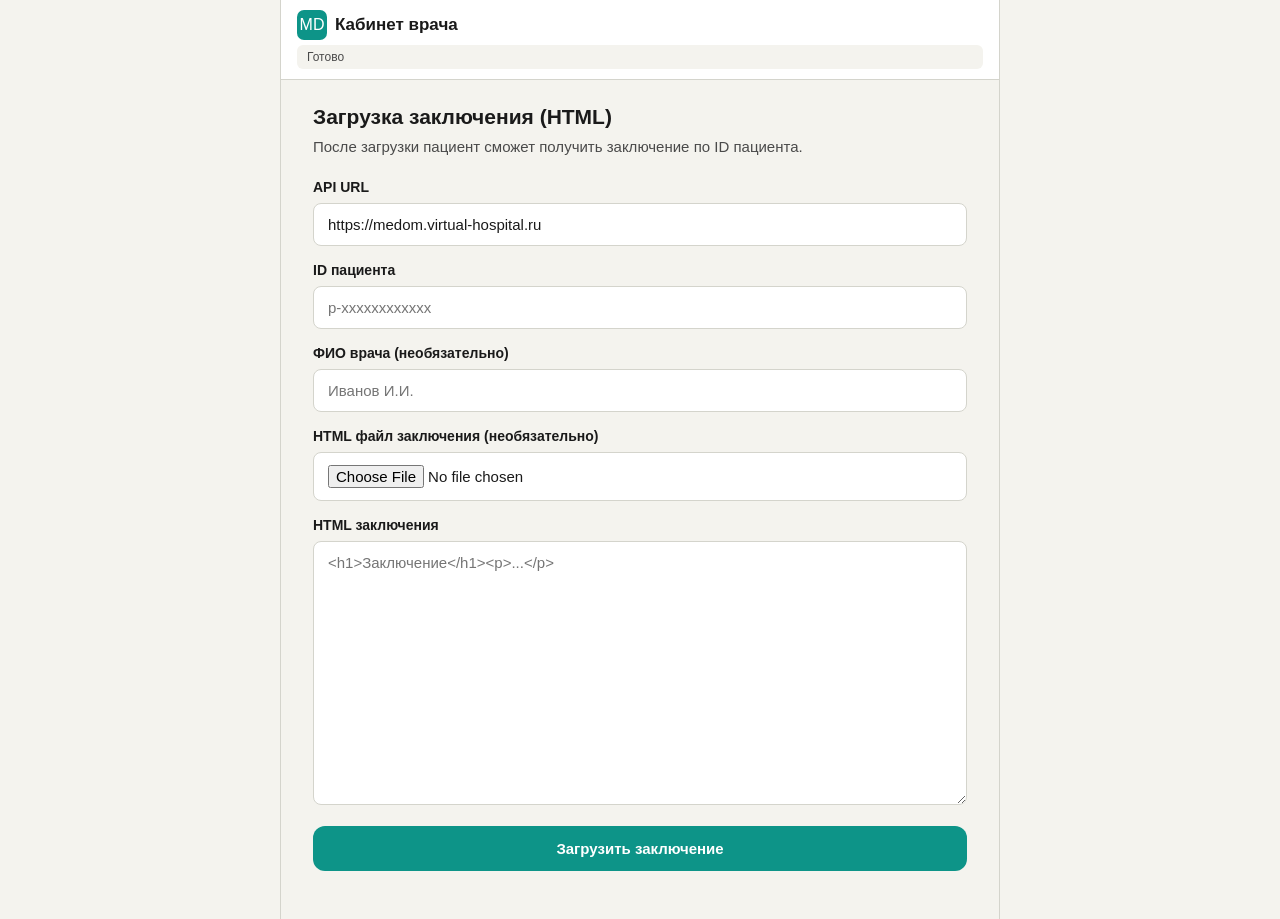
==== doctor.html @ 06bdae5a "первая рабочая версия" ====
<!DOCTYPE html>
<html lang="ru">
  <head>
    <meta charset="UTF-8" />
    <meta name="viewport" content="width=device-width,initial-scale=1" />
    <title>Vitappio — Кабинет врача</title>
    <link rel="stylesheet" href="styles.css" />
  </head>
  <body>
    <div class="app">
      <header class="hdr">
        <div class="hdr-top">
          <div class="hdr-brand">
            <div class="hdr-logo">MD</div>
            <span class="hdr-name">Кабинет врача</span>
          </div>
        </div>
        <div class="st-line" id="doctorStatus">Готово</div>
      </header>

      <main class="mn">
        <section class="scr on">
          <h2>Загрузка заключения (HTML)</h2>
          <p class="sub">После загрузки пациент сможет получить заключение по ID пациента.</p>

          <div class="fg">
            <label class="fl" for="docApi">API URL</label>
            <input class="fi" id="docApi" type="text" placeholder="http://localhost:8000" />
          </div>

          <div class="fg">
            <label class="fl" for="docPatient">ID пациента</label>
            <input class="fi" id="docPatient" type="text" placeholder="p-xxxxxxxxxxxx" />
          </div>

          <div class="fg">
            <label class="fl" for="docName">ФИО врача (необязательно)</label>
            <input class="fi" id="docName" type="text" placeholder="Иванов И.И." />
          </div>

          <div class="fg">
            <label class="fl" for="docFile">HTML файл заключения (необязательно)</label>
            <input class="fi" id="docFile" type="file" accept=".html,text/html" />
          </div>

          <div class="fg">
            <label class="fl" for="docHtml">HTML заключения</label>
            <textarea class="fi" id="docHtml" rows="14" placeholder="<h1>Заключение</h1><p>...</p>"></textarea>
          </div>

          <button class="btn btn-p" id="docUploadBtn" type="button"><span class="bt">Загрузить заключение</span></button>
        </section>
      </main>
    </div>

    <script>
      const statusEl = document.getElementById("doctorStatus");
      const apiInput = document.getElementById("docApi");
      const patientInput = document.getElementById("docPatient");
      const doctorInput = document.getElementById("docName");
      const fileInput = document.getElementById("docFile");
      const htmlInput = document.getElementById("docHtml");
      const uploadBtn = document.getElementById("docUploadBtn");

      function setStatus(type, text) {
        const cls =
          type === "ok"
            ? " s-ok"
            : type === "warn"
              ? " s-warn"
              : type === "err"
                ? " s-err"
                : type === "info"
                  ? " s-info"
                  : "";
        statusEl.className = "st-line" + cls;
        statusEl.textContent = text;
      }

      (function () {
        const h = location.hostname;
        const def =
          h === "localhost" || h === "127.0.0.1" || !h
            ? "http://127.0.0.1:8000"
            : "https://medom.virtual-hospital.ru";
        apiInput.value = localStorage.getItem("vitappio.apiBaseUrl") || def;
      })();

      fileInput.addEventListener("change", async () => {
        const file = fileInput.files && fileInput.files[0];
        if (!file) return;
        htmlInput.value = await file.text();
      });

      uploadBtn.addEventListener("click", async () => {
        const api = apiInput.value.trim().replace(/\/+$/, "");
        const patientId = patientInput.value.trim();
        const doctorName = doctorInput.value.trim();
        const htmlContent = htmlInput.value.trim();

        if (!api) {
          setStatus("err", "Укажите API URL");
          return;
        }
        if (!patientId) {
          setStatus("err", "Укажите ID пациента");
          return;
        }
        if (!htmlContent) {
          setStatus("err", "Добавьте HTML заключение");
          return;
        }

        uploadBtn.classList.add("ld");
        uploadBtn.disabled = true;
        setStatus("info", "Загрузка заключения...");

        try {
          const response = await fetch(api + "/patients/" + encodeURIComponent(patientId) + "/conclusion", {
            method: "POST",
            headers: { "Content-Type": "application/json" },
            body: JSON.stringify({
              html_content: htmlContent,
              doctor_name: doctorName || null,
            }),
          });
          if (!response.ok) {
            throw new Error("HTTP " + response.status);
          }
          localStorage.setItem("vitappio.apiBaseUrl", api);
          setStatus("ok", "Заключение успешно загружено");
        } catch (error) {
          setStatus("err", "Ошибка загрузки: " + (error && error.message ? error.message : "неизвестная"));
        } finally {
          uploadBtn.classList.remove("ld");
          uploadBtn.disabled = false;
        }
      });
    </script>
  </body>
</html>
---- styles.css ----
:root {
  --bg: #f4f3ee;
  --bg2: #eceae3;
  --fg: #1a1a1a;
  --fg2: #4a4a4a;
  --muted: #8a8a7a;
  --accent: #0d9488;
  --accent-h: #0f766e;
  --accent-l: #ccfbf1;
  --accent-d: #064e3b;
  --card: #ffffff;
  --card-b: #e5e5dd;
  --border: #d4d4cc;
  --ok: #16a34a;
  --ok-bg: #dcfce7;
  --warn: #d97706;
  --warn-bg: #fef3c7;
  --err: #dc2626;
  --err-bg: #fee2e2;
  --info: #0284c7;
  --info-bg: #e0f2fe;
  --sh-s: 0 1px 3px rgba(0, 0, 0, 0.06), 0 1px 2px rgba(0, 0, 0, 0.04);
  --sh-m: 0 4px 12px rgba(0, 0, 0, 0.08), 0 2px 4px rgba(0, 0, 0, 0.04);
  --sh-l: 0 8px 30px rgba(0, 0, 0, 0.1), 0 4px 8px rgba(0, 0, 0, 0.05);
  --r: 12px;
  --rs: 8px;
  --rl: 16px;
  --fui: "Nunito", sans-serif;
  --fbody: "Source Sans 3", sans-serif;
}

*,
*::before,
*::after {
  box-sizing: border-box;
  margin: 0;
  padding: 0;
}

html {
  font-size: 16px;
  -webkit-text-size-adjust: 100%;
}

body {
  font-family: var(--fbody);
  background: var(--bg);
  color: var(--fg);
  min-height: 100dvh;
  line-height: 1.5;
  -webkit-font-smoothing: antialiased;
  overflow-x: hidden;
}

.bg-dots {
  position: fixed;
  inset: 0;
  z-index: -1;
  background-image: radial-gradient(circle at 1px 1px, rgba(0, 0, 0, 0.025) 1px, transparent 0);
  background-size: 22px 22px;
}

.app {
  max-width: 720px;
  margin: 0 auto;
  min-height: 100dvh;
  display: flex;
  flex-direction: column;
  position: relative;
}

@media (min-width: 481px) {
  .app {
    border-left: 1px solid var(--border);
    border-right: 1px solid var(--border);
  }
}

.hdr {
  background: var(--card);
  border-bottom: 1px solid var(--border);
  padding: 10px 16px;
  position: sticky;
  top: 0;
  z-index: 100;
}

.hdr-top {
  display: flex;
  align-items: center;
  justify-content: space-between;
  margin-bottom: 5px;
}

.hdr-brand {
  display: flex;
  align-items: center;
  gap: 8px;
}

.hdr-logo {
  width: 30px;
  height: 30px;
  background: var(--accent);
  border-radius: 7px;
  display: flex;
  align-items: center;
  justify-content: center;
  color: #fff;
}

.hdr-name {
  font-family: var(--fui);
  font-weight: 800;
  font-size: 17px;
  color: var(--fg);
}
.hdr-settings {
  background: none;
  border: none;
  cursor: pointer;
  color: var(--fg2);
  padding: 6px;
  border-radius: var(--rs);
  transition: color 0.15s;
  position: relative;
  z-index: 10;
  display: inline-flex;
  align-items: center;
  justify-content: center;
  -webkit-tap-highlight-color: transparent;
}
.hdr-settings svg,
.hdr-settings i {
  pointer-events: none;
}
.hdr-settings:hover {
  color: var(--accent);
}

.net-st {
  display: flex;
  align-items: center;
  gap: 5px;
  font-size: 11px;
  font-weight: 600;
  color: var(--muted);
}

.net-dot {
  width: 7px;
  height: 7px;
  border-radius: 50%;
  background: var(--ok);
  animation: pdot 2s infinite;
}

.net-dot.off {
  background: var(--err);
  animation: none;
}

@keyframes pdot {
  0%,
  100% {
    opacity: 1;
  }
  50% {
    opacity: 0.35;
  }
}

.st-line {
  font-size: 12px;
  padding: 3px 10px;
  border-radius: 6px;
  background: var(--bg);
  color: var(--fg2);
  transition: all 0.3s;
  min-height: 22px;
  display: flex;
  align-items: center;
  gap: 5px;
}

.st-line.s-ok {
  background: var(--ok-bg);
  color: var(--ok);
}

.st-line.s-warn {
  background: var(--warn-bg);
  color: var(--warn);
}

.st-line.s-err {
  background: var(--err-bg);
  color: var(--err);
}

.st-line.s-info {
  background: var(--info-bg);
  color: var(--info);
}

.mn {
  flex: 1;
  padding: 16px 16px 40px;
}

@media (min-width: 768px) {
  .mn {
    padding: 24px 32px 48px;
  }
}

.scr {
  display: none;
  animation: fi 0.35s ease-out;
}

.scr.on {
  display: block;
}

@keyframes fi {
  from {
    opacity: 0;
    transform: translateY(14px);
  }
  to {
    opacity: 1;
    transform: translateY(0);
  }
}

@keyframes si {
  from {
    transform: scale(0);
    opacity: 0;
  }
  to {
    transform: scale(1);
    opacity: 1;
  }
}

h1 {
  font-family: var(--fui);
  font-weight: 900;
  font-size: 26px;
  line-height: 1.15;
  color: var(--fg);
  margin-bottom: 6px;
}

h2 {
  font-family: var(--fui);
  font-weight: 800;
  font-size: 21px;
  line-height: 1.25;
  margin-bottom: 6px;
}

h3 {
  font-family: var(--fui);
  font-weight: 700;
  font-size: 17px;
  line-height: 1.3;
  margin-bottom: 4px;
}

.sub {
  font-size: 15px;
  color: var(--fg2);
  margin-bottom: 18px;
  line-height: 1.5;
}

.sm {
  font-size: 13px;
  color: var(--muted);
}

.tc {
  text-align: center;
}

.tl {
  text-align: left;
}

@media (min-width: 481px) {
  h1 {
    font-size: 30px;
  }
}

.cd {
  background: var(--card);
  border: 1px solid var(--card-b);
  border-radius: var(--rl);
  padding: 20px;
  box-shadow: var(--sh-s);
  margin-bottom: 14px;
}

.kit-img {
  width: 100%;
  display: block;
  border-radius: 12px;
  box-shadow: var(--sh-s);
}

.btn {
  font-family: var(--fui);
  font-weight: 700;
  font-size: 15px;
  border: none;
  border-radius: var(--r);
  padding: 14px 24px;
  cursor: pointer;
  display: inline-flex;
  align-items: center;
  justify-content: center;
  gap: 8px;
  transition: all 0.15s;
  width: 100%;
  position: relative;
  overflow: hidden;
  -webkit-tap-highlight-color: transparent;
}

.btn:focus-visible {
  outline: 3px solid var(--accent);
  outline-offset: 2px;
}

.btn:active:not(:disabled) {
  transform: scale(0.98);
}

.btn-p {
  background: var(--accent);
  color: #fff;
}

.btn-p:hover {
  background: var(--accent-h);
}

.btn-s {
  background: var(--bg2);
  color: var(--fg);
  border: 1px solid var(--border);
}

.btn-s:hover {
  background: var(--border);
}

.btn-d {
  background: var(--err);
  color: #fff;
}

.btn-d:hover {
  background: #b91c1c;
}

.btn-t {
  background: none;
  color: var(--accent);
  padding: 10px 16px;
  font-size: 14px;
  width: auto;
}

.btn-t:hover {
  background: var(--accent-l);
}

.btn:disabled {
  opacity: 0.45;
  cursor: not-allowed;
  transform: none !important;
}

.btn.ld .bt {
  opacity: 0;
}

.btn.ld::after {
  content: "";
  position: absolute;
  width: 20px;
  height: 20px;
  border: 2.5px solid rgba(255, 255, 255, 0.3);
  border-top-color: #fff;
  border-radius: 50%;
  animation: sp 0.6s linear infinite;
}

@keyframes sp {
  to {
    transform: rotate(360deg);
  }
}

.btn-pls {
  animation: bpls 2s ease-in-out infinite;
}

@keyframes bpls {
  0%,
  100% {
    box-shadow: 0 0 0 0 rgba(13, 148, 136, 0.35);
  }
  50% {
    box-shadow: 0 0 0 10px rgba(13, 148, 136, 0);
  }
}

.fg {
  margin-bottom: 14px;
}

.fl {
  display: block;
  font-family: var(--fui);
  font-weight: 700;
  font-size: 14px;
  color: var(--fg);
  margin-bottom: 5px;
}

.fl .rq {
  color: var(--err);
  margin-left: 1px;
}

.fi,
.fs {
  width: 100%;
  padding: 12px 14px;
  font-family: var(--fbody);
  font-size: 15px;
  color: var(--fg);
  background: var(--card);
  border: 1.5px solid var(--border);
  border-radius: var(--rs);
  transition: all 0.2s;
  -webkit-appearance: none;
  appearance: none;
}

.fs {
  background-image: url("data:image/svg+xml,%3Csvg xmlns='http://www.w3.org/2000/svg' width='16' height='16' fill='none' stroke='%238A8A7A' stroke-width='2' stroke-linecap='round' stroke-linejoin='round'%3E%3Cpolyline points='6 9 12 15 18 9'/%3E%3C/svg%3E");
  background-repeat: no-repeat;
  background-position: right 12px center;
  padding-right: 36px;
}

.fi:focus,
.fs:focus {
  outline: none;
  border-color: var(--accent);
  box-shadow: 0 0 0 3px rgba(13, 148, 136, 0.12);
}

.fi.er,
.fs.er {
  border-color: var(--err);
  box-shadow: 0 0 0 3px rgba(220, 38, 38, 0.08);
}

.fe {
  font-size: 12px;
  color: var(--err);
  margin-top: 3px;
  display: none;
}

.fe.vis {
  display: block;
}

.bdg {
  display: inline-flex;
  align-items: center;
  gap: 5px;
  padding: 4px 10px;
  border-radius: 20px;
  font-size: 12px;
  font-weight: 600;
  font-family: var(--fui);
}

.bdg-t {
  background: var(--accent-l);
  color: var(--accent-d);
}

.ck {
  list-style: none;
  padding: 0;
  margin: 10px 0;
}

.ck-i {
  display: flex;
  align-items: center;
  gap: 10px;
  padding: 7px 0;
  font-size: 14px;
  color: var(--fg2);
}

.ck-c {
  width: 20px;
  height: 20px;
  border-radius: 50%;
  border: 2px solid var(--border);
  display: flex;
  align-items: center;
  justify-content: center;
  flex-shrink: 0;
  transition: all 0.2s;
}

.ck-i.dn .ck-c {
  background: var(--accent);
  border-color: var(--accent);
  color: #fff;
}

.ftg {
  display: grid;
  grid-template-columns: repeat(3, 1fr);
  gap: 10px;
  margin-top: 18px;
}

.ftc {
  background: var(--card);
  border: 1px solid var(--card-b);
  border-radius: var(--r);
  padding: 16px 8px;
  text-align: center;
  box-shadow: var(--sh-s);
}

.fti {
  width: 40px;
  height: 40px;
  border-radius: 10px;
  display: flex;
  align-items: center;
  justify-content: center;
  margin: 0 auto 7px;
  background: var(--accent-l);
  color: var(--accent);
}

.ftt {
  font-family: var(--fui);
  font-weight: 700;
  font-size: 13px;
  color: var(--fg);
}

.wz-p {
  display: flex;
  align-items: center;
  gap: 4px;
  margin-bottom: 18px;
}

.wz-d {
  flex: 1;
  height: 4px;
  border-radius: 2px;
  background: var(--border);
  transition: background 0.3s;
}

.wz-d.act {
  background: var(--accent);
}

.wz-d.dn {
  background: var(--ok);
}

.wz-c {
  font-family: var(--fui);
  font-size: 13px;
  font-weight: 600;
  color: var(--muted);
  margin-bottom: 14px;
}

.wz-n {
  display: flex;
  gap: 10px;
  margin-top: 22px;
}

.wz-n .btn {
  flex: 1;
}

.wz-step-img {
  width: 100%;
  max-width: 300px;
  display: block;
  margin: 12px auto 0;
  border-radius: 12px;
  box-shadow: var(--sh-s);
}

.wz-note {
  margin-top: 10px;
  background: var(--warn-bg);
  border: 1px solid #fde68a;
  border-radius: var(--rs);
  padding: 10px 12px;
  font-size: 13px;
  line-height: 1.45;
  color: #92400e;
}

.mdm {
  background: var(--card);
  border: 1px solid var(--card-b);
  border-radius: var(--rl);
  padding: 18px;
  margin-bottom: 18px;
  box-shadow: var(--sh-m);
}

.mdm-photo {
  width: 100%;
  max-width: 260px;
  margin: 8px auto 12px;
  display: block;
  border-radius: 12px;
  box-shadow: var(--sh-s);
}

.mdm-inst {
  margin: 0 0 12px;
}

.mdm-inst p {
  font-size: 14px;
  color: var(--fg2);
  line-height: 1.55;
}

.mdm-inst p + p {
  margin-top: 8px;
}

.mdm-svg {
  width: 100%;
  max-width: 260px;
  margin: 0 auto 14px;
  display: block;
}

.mdm-st {
  list-style: none;
  padding: 0;
}

.mdm-s {
  display: flex;
  align-items: flex-start;
  gap: 10px;
  padding: 7px 0;
  font-size: 14px;
  color: var(--fg2);
}

.mdm-si {
  width: 22px;
  height: 22px;
  border-radius: 50%;
  display: flex;
  align-items: center;
  justify-content: center;
  flex-shrink: 0;
  margin-top: 1px;
}

.mdm-si.dn {
  background: var(--ok);
  color: #fff;
}

.mdm-si.ac {
  background: var(--warn);
  color: #fff;
  animation: pdot 1.5s infinite;
}

.mdm-si.pn {
  background: var(--border);
  color: var(--muted);
}

.mdm-w {
  background: var(--warn-bg);
  border: 1px solid #fde68a;
  border-radius: var(--rs);
  padding: 10px 12px;
  margin: 10px 0;
  font-size: 13px;
  color: #92400e;
  display: flex;
  align-items: flex-start;
  gap: 8px;
}

.tmr {
  font-family: var(--fui);
  font-size: 68px;
  font-weight: 900;
  text-align: center;
  color: var(--fg);
  letter-spacing: -2px;
  margin: 22px 0;
  line-height: 1;
}

.tmr.tw {
  color: var(--warn);
}

.tmr.td {
  color: var(--err);
  animation: tp 1s ease-in-out infinite;
}

@keyframes tp {
  0%,
  100% {
    opacity: 1;
  }
  50% {
    opacity: 0.55;
  }
}

@media (min-width: 481px) {
  .tmr {
    font-size: 80px;
  }
}

.ci {
  display: flex;
  align-items: center;
  gap: 10px;
  font-size: 14px;
  color: var(--fg2);
  padding: 9px 12px;
  background: var(--bg);
  border-radius: var(--rs);
  margin-bottom: 6px;
}

.ci-s {
  width: 20px;
  height: 20px;
  flex-shrink: 0;
}

.ci.pd .ci-s {
  color: var(--muted);
}

.ci.ck .ci-s {
  color: var(--warn);
  animation: sp 1s linear infinite;
}

.ci.ok .ci-s {
  color: var(--ok);
}

.ci.fl .ci-s {
  color: var(--err);
}

.ic-lg {
  width: 76px;
  height: 76px;
  border-radius: 50%;
  display: flex;
  align-items: center;
  justify-content: center;
  margin: 0 auto 18px;
  animation: si 0.5s ease-out;
}

.ic-lg-ok {
  background: var(--ok-bg);
  color: var(--ok);
}

.ic-lg-er {
  background: var(--err-bg);
  color: var(--err);
}

.dg {
  display: grid;
  grid-template-columns: repeat(2, 1fr);
  gap: 10px;
  margin-bottom: 18px;
}

.dg-b {
  font-family: var(--fui);
  font-weight: 700;
  font-size: 13px;
  border: 1.5px solid var(--border);
  border-radius: var(--r);
  padding: 14px 8px;
  background: var(--card);
  color: var(--fg);
  cursor: pointer;
  display: flex;
  flex-direction: column;
  align-items: center;
  gap: 5px;
  transition: all 0.15s;
  -webkit-tap-highlight-color: transparent;
}

.dg-b:hover {
  border-color: var(--accent);
  background: var(--accent-l);
}

.dg-b:active {
  transform: scale(0.97);
}

.dg-b i {
  color: var(--accent);
}

.de {
  display: flex;
  align-items: center;
  justify-content: space-between;
  padding: 11px 12px;
  background: var(--card);
  border: 1px solid var(--card-b);
  border-radius: var(--rs);
  margin-bottom: 7px;
  animation: fi 0.3s ease-out;
}

.de-t {
  font-size: 13px;
  color: var(--muted);
  font-variant-numeric: tabular-nums;
}

.de-n {
  font-family: var(--fui);
  font-weight: 600;
  font-size: 14px;
}

.de-emp {
  text-align: center;
  padding: 28px 16px;
  color: var(--muted);
  font-size: 14px;
}

.supp {
  background: var(--bg2);
  border-radius: var(--r);
  padding: 16px;
  text-align: center;
  margin: 14px 0;
}

.supp-ph {
  font-family: var(--fui);
  font-size: 20px;
  font-weight: 800;
  color: var(--accent);
  text-decoration: none;
  display: block;
  margin-top: 5px;
}

.supp-ph:hover {
  text-decoration: underline;
}

.conclusion-frame {
  width: 100%;
  min-height: 320px;
  border: 1px solid var(--border);
  border-radius: var(--rs);
  background: #fff;
}

.dbg {
  margin-top: 18px;
}

.dbg-tg {
  font-size: 11px;
  color: var(--muted);
  background: none;
  border: 1px dashed var(--border);
  border-radius: 6px;
  padding: 5px 10px;
  cursor: pointer;
  font-family: var(--fui);
}

.dbg-c {
  display: none;
  margin-top: 8px;
  padding: 10px;
  background: var(--bg2);
  border-radius: var(--rs);
  font-size: 12px;
}

.dbg-c.op {
  display: block;
}

.dbg-c .btn {
  font-size: 12px;
  padding: 7px 10px;
  margin-bottom: 5px;
}

.bk {
  display: inline-flex;
  align-items: center;
  gap: 4px;
  font-family: var(--fui);
  font-size: 14px;
  font-weight: 600;
  color: var(--accent);
  background: none;
  border: none;
  cursor: pointer;
  padding: 6px 0;
  margin-bottom: 10px;
  -webkit-tap-highlight-color: transparent;
}

.bk:hover {
  text-decoration: underline;
}

.toast-c {
  position: fixed;
  top: 76px;
  left: 50%;
  transform: translateX(-50%);
  z-index: 1000;
  width: calc(100% - 32px);
  max-width: 400px;
  pointer-events: none;
}

.toast {
  background: var(--fg);
  color: #fff;
  padding: 11px 16px;
  border-radius: var(--rs);
  font-size: 14px;
  font-family: var(--fui);
  font-weight: 600;
  box-shadow: var(--sh-l);
  animation: ti 0.3s ease-out, to 0.3s ease-in 2.7s forwards;
  display: flex;
  align-items: center;
  gap: 8px;
}

@keyframes ti {
  from {
    opacity: 0;
    transform: translateY(-18px);
  }
  to {
    opacity: 1;
    transform: translateY(0);
  }
}

@keyframes to {
  from {
    opacity: 1;
  }
  to {
    opacity: 0;
  }
}

.mt8 {
  margin-top: 8px;
}

.mt12 {
  margin-top: 12px;
}

.mt16 {
  margin-top: 16px;
}

.mt20 {
  margin-top: 20px;
}

.mt24 {
  margin-top: 24px;
}

.mb8 {
  margin-bottom: 8px;
}

.mb12 {
  margin-bottom: 12px;
}

.mb16 {
  margin-bottom: 16px;
}

.mb20 {
  margin-bottom: 20px;
}

@media (prefers-reduced-motion: reduce) {
  *,
  *::before,
  *::after {
    animation-duration: 0.01ms !important;
    animation-iteration-count: 1 !important;
    transition-duration: 0.01ms !important;
  }
}
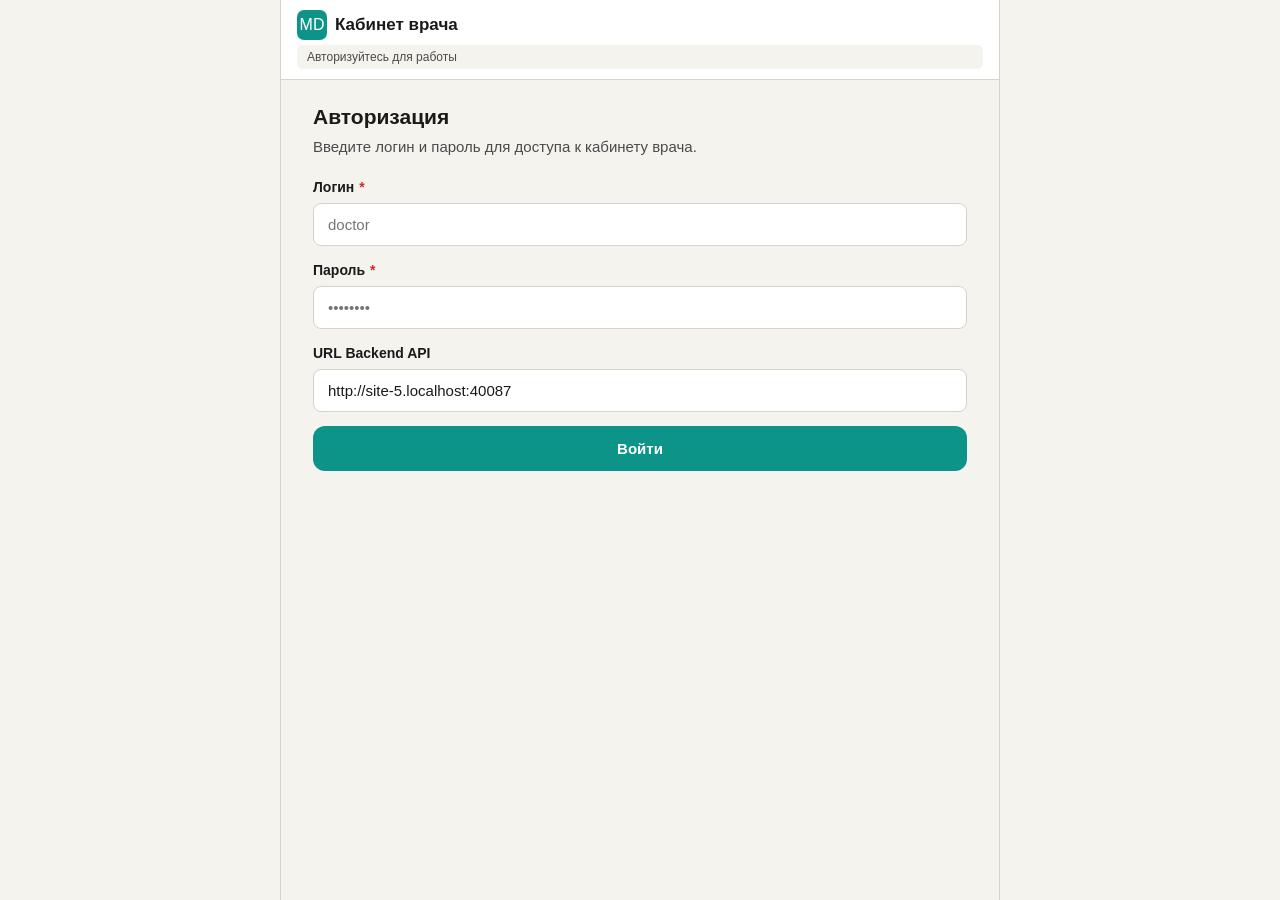
==== commit 995b7388: "много всякой мелкой фигни" ====
--- a/doctor.html
+++ b/doctor.html
@@ -15,22 +15,44 @@
             <span class="hdr-name">Кабинет врача</span>
           </div>
         </div>
-        <div class="st-line" id="doctorStatus">Готово</div>
+        <div class="st-line" id="doctorStatus">Авторизуйтесь для работы</div>
       </header>
 
       <main class="mn">
-        <section class="scr on">
-          <h2>Загрузка заключения (HTML)</h2>
-          <p class="sub">После загрузки пациент сможет получить заключение по ID пациента.</p>
-
-          <div class="fg">
-            <label class="fl" for="docApi">API URL</label>
-            <input class="fi" id="docApi" type="text" placeholder="http://localhost:8000" />
-          </div>
-
-          <div class="fg">
-            <label class="fl" for="docPatient">ID пациента</label>
-            <input class="fi" id="docPatient" type="text" placeholder="p-xxxxxxxxxxxx" />
+        <!-- LOGIN SCREEN -->
+        <section class="scr on" id="scr-login">
+          <h2>Авторизация</h2>
+          <p class="sub">Введите логин и пароль для доступа к кабинету врача.</p>
+
+          <div class="fg">
+            <label class="fl" for="authLogin">Логин <span class="rq">*</span></label>
+            <input class="fi" id="authLogin" type="text" placeholder="doctor" autocomplete="username" />
+          </div>
+          <div class="fg">
+            <label class="fl" for="authPassword">Пароль <span class="rq">*</span></label>
+            <input class="fi" id="authPassword" type="password" placeholder="••••••••" autocomplete="current-password" />
+          </div>
+          <div class="fg">
+            <label class="fl" for="authApi">URL Backend API</label>
+            <input class="fi" id="authApi" type="text" placeholder="http://127.0.0.1:8000" />
+          </div>
+
+          <button class="btn btn-p" id="btnLogin" type="button"><span class="bt">Войти</span></button>
+        </section>
+
+        <!-- MAIN SCREEN -->
+        <section class="scr" id="scr-main">
+          <h2>Загрузка заключения</h2>
+          <p class="sub">Укажите пациента и сессию, затем загрузите HTML-заключение.</p>
+
+          <div class="fg">
+            <label class="fl" for="docPatient">ID пациента <span class="rq">*</span></label>
+            <input class="fi" id="docPatient" type="text" placeholder="14451" />
+          </div>
+
+          <div class="fg">
+            <label class="fl" for="docSession">ID сессии <span class="rq">*</span></label>
+            <input class="fi" id="docSession" type="text" placeholder="7392" />
           </div>
 
           <div class="fg">
@@ -44,37 +66,36 @@
           </div>
 
           <div class="fg">
-            <label class="fl" for="docHtml">HTML заключения</label>
+            <label class="fl" for="docHtml">HTML заключения <span class="rq">*</span></label>
             <textarea class="fi" id="docHtml" rows="14" placeholder="<h1>Заключение</h1><p>...</p>"></textarea>
           </div>
 
-          <button class="btn btn-p" id="docUploadBtn" type="button"><span class="bt">Загрузить заключение</span></button>
+          <button class="btn btn-p mb12" id="docUploadBtn" type="button"><span class="bt">Загрузить заключение</span></button>
+          <button class="btn btn-s" id="btnLogout" type="button"><span class="bt">Выйти</span></button>
         </section>
       </main>
     </div>
 
     <script>
       const statusEl = document.getElementById("doctorStatus");
-      const apiInput = document.getElementById("docApi");
-      const patientInput = document.getElementById("docPatient");
-      const doctorInput = document.getElementById("docName");
-      const fileInput = document.getElementById("docFile");
-      const htmlInput = document.getElementById("docHtml");
-      const uploadBtn = document.getElementById("docUploadBtn");
+      let API_BASE = "";
+      let AUTH_TOKEN = "";
 
       function setStatus(type, text) {
         const cls =
-          type === "ok"
-            ? " s-ok"
-            : type === "warn"
-              ? " s-warn"
-              : type === "err"
-                ? " s-err"
-                : type === "info"
-                  ? " s-info"
-                  : "";
+          type === "ok" ? " s-ok"
+            : type === "warn" ? " s-warn"
+            : type === "err" ? " s-err"
+            : type === "info" ? " s-info"
+            : "";
         statusEl.className = "st-line" + cls;
         statusEl.textContent = text;
+      }
+
+      function showScreen(id) {
+        document.querySelectorAll(".scr").forEach((s) => s.classList.remove("on"));
+        const el = document.getElementById(id);
+        if (el) el.classList.add("on");
       }
 
       (function () {
@@ -82,58 +103,105 @@
         const def =
           h === "localhost" || h === "127.0.0.1" || !h
             ? "http://127.0.0.1:8000"
-            : "https://medom.virtual-hospital.ru";
-        apiInput.value = localStorage.getItem("vitappio.apiBaseUrl") || def;
+            : location.origin;
+        document.getElementById("authApi").value =
+          localStorage.getItem("vitappio.doctor.apiUrl") || def;
       })();
 
-      fileInput.addEventListener("change", async () => {
-        const file = fileInput.files && fileInput.files[0];
-        if (!file) return;
-        htmlInput.value = await file.text();
-      });
-
-      uploadBtn.addEventListener("click", async () => {
-        const api = apiInput.value.trim().replace(/\/+$/, "");
-        const patientId = patientInput.value.trim();
-        const doctorName = doctorInput.value.trim();
-        const htmlContent = htmlInput.value.trim();
-
-        if (!api) {
-          setStatus("err", "Укажите API URL");
-          return;
-        }
-        if (!patientId) {
-          setStatus("err", "Укажите ID пациента");
-          return;
-        }
-        if (!htmlContent) {
-          setStatus("err", "Добавьте HTML заключение");
-          return;
-        }
-
-        uploadBtn.classList.add("ld");
-        uploadBtn.disabled = true;
-        setStatus("info", "Загрузка заключения...");
+      // ── Login ──
+      document.getElementById("btnLogin").addEventListener("click", async () => {
+        const login = document.getElementById("authLogin").value.trim();
+        const password = document.getElementById("authPassword").value.trim();
+        const apiUrl = document.getElementById("authApi").value.trim().replace(/\/+$/, "");
+        const btn = document.getElementById("btnLogin");
+
+        if (!login || !password) { setStatus("err", "Введите логин и пароль"); return; }
+        if (!apiUrl) { setStatus("err", "Введите URL API"); return; }
+
+        btn.classList.add("ld");
+        btn.disabled = true;
+        setStatus("info", "Авторизация...");
 
         try {
-          const response = await fetch(api + "/patients/" + encodeURIComponent(patientId) + "/conclusion", {
+          const resp = await fetch(apiUrl + "/doctor/login", {
             method: "POST",
             headers: { "Content-Type": "application/json" },
+            body: JSON.stringify({ login, password }),
+          });
+          if (!resp.ok) {
+            const body = await resp.text();
+            throw new Error(resp.status === 401 ? "Неверный логин или пароль" : "HTTP " + resp.status);
+          }
+          const data = await resp.json();
+          AUTH_TOKEN = data.token;
+          API_BASE = apiUrl;
+          localStorage.setItem("vitappio.doctor.apiUrl", apiUrl);
+          setStatus("ok", "Авторизация успешна");
+          showScreen("scr-main");
+        } catch (err) {
+          setStatus("err", err.message || "Ошибка авторизации");
+        } finally {
+          btn.classList.remove("ld");
+          btn.disabled = false;
+        }
+      });
+
+      // ── Logout ──
+      document.getElementById("btnLogout").addEventListener("click", () => {
+        AUTH_TOKEN = "";
+        setStatus("info", "Авторизуйтесь для работы");
+        showScreen("scr-login");
+      });
+
+      // ── File load ──
+      document.getElementById("docFile").addEventListener("change", async () => {
+        const file = document.getElementById("docFile").files[0];
+        if (file) document.getElementById("docHtml").value = await file.text();
+      });
+
+      // ── Upload conclusion ──
+      document.getElementById("docUploadBtn").addEventListener("click", async () => {
+        const patientId = document.getElementById("docPatient").value.trim();
+        const sessionId = document.getElementById("docSession").value.trim();
+        const doctorName = document.getElementById("docName").value.trim();
+        const htmlContent = document.getElementById("docHtml").value.trim();
+        const btn = document.getElementById("docUploadBtn");
+
+        if (!patientId) { setStatus("err", "Укажите ID пациента"); return; }
+        if (!sessionId) { setStatus("err", "Укажите ID сессии"); return; }
+        if (!htmlContent) { setStatus("err", "Добавьте HTML заключение"); return; }
+
+        btn.classList.add("ld");
+        btn.disabled = true;
+        setStatus("info", "Загрузка заключения...");
+
+        try {
+          const url = API_BASE + "/doctor/patients/" + encodeURIComponent(patientId)
+            + "/sessions/" + encodeURIComponent(sessionId) + "/conclusion";
+          const resp = await fetch(url, {
+            method: "POST",
+            headers: {
+              "Content-Type": "application/json",
+              "Authorization": "Bearer " + AUTH_TOKEN,
+            },
             body: JSON.stringify({
               html_content: htmlContent,
               doctor_name: doctorName || null,
             }),
           });
-          if (!response.ok) {
-            throw new Error("HTTP " + response.status);
+          if (resp.status === 401) {
+            AUTH_TOKEN = "";
+            setStatus("err", "Сессия истекла, войдите заново");
+            showScreen("scr-login");
+            return;
           }
-          localStorage.setItem("vitappio.apiBaseUrl", api);
-          setStatus("ok", "Заключение успешно загружено");
-        } catch (error) {
-          setStatus("err", "Ошибка загрузки: " + (error && error.message ? error.message : "неизвестная"));
+          if (!resp.ok) throw new Error("HTTP " + resp.status);
+          setStatus("ok", "Заключение загружено для пациента " + patientId + ", сессия " + sessionId);
+        } catch (err) {
+          setStatus("err", "Ошибка: " + (err.message || "неизвестная"));
         } finally {
-          uploadBtn.classList.remove("ld");
-          uploadBtn.disabled = false;
+          btn.classList.remove("ld");
+          btn.disabled = false;
         }
       });
     </script>
--- a/styles.css
+++ b/styles.css
@@ -853,6 +853,21 @@
   color: var(--accent);
 }
 
+.dg-b-active {
+  border-color: var(--accent);
+  background: var(--accent-l);
+  box-shadow: 0 0 0 2px var(--accent);
+}
+
+.dg-status {
+  display: block;
+  font-size: 10px;
+  font-weight: 600;
+  color: var(--accent);
+  margin-top: 2px;
+  min-height: 14px;
+}
+
 .de {
   display: flex;
   align-items: center;
@@ -875,6 +890,22 @@
   font-family: var(--fui);
   font-weight: 600;
   font-size: 14px;
+}
+
+.de-active {
+  border-color: var(--accent);
+  background: var(--accent-l);
+}
+
+.de-live {
+  color: var(--accent);
+  font-size: 11px;
+  animation: blink 1.2s infinite;
+}
+
+@keyframes blink {
+  0%, 100% { opacity: 1; }
+  50% { opacity: 0.3; }
 }
 
 .de-emp {
@@ -1050,6 +1081,108 @@
   margin-bottom: 20px;
 }
 
+.rpt-card {
+  background: var(--card);
+  border: 1px solid var(--card-b);
+  border-radius: var(--r);
+  padding: 14px 16px;
+  margin-bottom: 8px;
+  display: flex;
+  align-items: center;
+  justify-content: space-between;
+  gap: 10px;
+  box-shadow: var(--sh-s);
+  transition: border-color 0.15s;
+}
+
+.rpt-card:hover {
+  border-color: var(--accent);
+}
+
+.rpt-info {
+  flex: 1;
+  min-width: 0;
+}
+
+.rpt-date {
+  font-family: var(--fui);
+  font-weight: 700;
+  font-size: 14px;
+  color: var(--fg);
+}
+
+.rpt-meta {
+  font-size: 12px;
+  color: var(--muted);
+  margin-top: 2px;
+}
+
+.rpt-btn {
+  flex-shrink: 0;
+  background: var(--accent-l);
+  color: var(--accent);
+  border: none;
+  border-radius: var(--rs);
+  padding: 8px 14px;
+  font-family: var(--fui);
+  font-weight: 700;
+  font-size: 13px;
+  cursor: pointer;
+  transition: all 0.15s;
+  -webkit-tap-highlight-color: transparent;
+}
+
+.rpt-btn:hover {
+  background: var(--accent);
+  color: #fff;
+}
+
+.dash-status {
+  display: inline-flex;
+  align-items: center;
+  gap: 5px;
+  padding: 3px 10px;
+  border-radius: 20px;
+  font-size: 11px;
+  font-weight: 700;
+  font-family: var(--fui);
+}
+
+.dash-status-active {
+  background: var(--ok-bg);
+  color: var(--ok);
+}
+
+.dash-status-done {
+  background: var(--bg2);
+  color: var(--muted);
+}
+
+.loading-overlay {
+  position: fixed;
+  inset: 0;
+  background: var(--bg);
+  display: flex;
+  align-items: center;
+  justify-content: center;
+  z-index: 9999;
+  transition: opacity 0.3s;
+}
+
+.loading-overlay.hide {
+  opacity: 0;
+  pointer-events: none;
+}
+
+.loading-spinner {
+  width: 40px;
+  height: 40px;
+  border: 4px solid var(--border);
+  border-top-color: var(--accent);
+  border-radius: 50%;
+  animation: sp 0.7s linear infinite;
+}
+
 @media (prefers-reduced-motion: reduce) {
   *,
   *::before,
